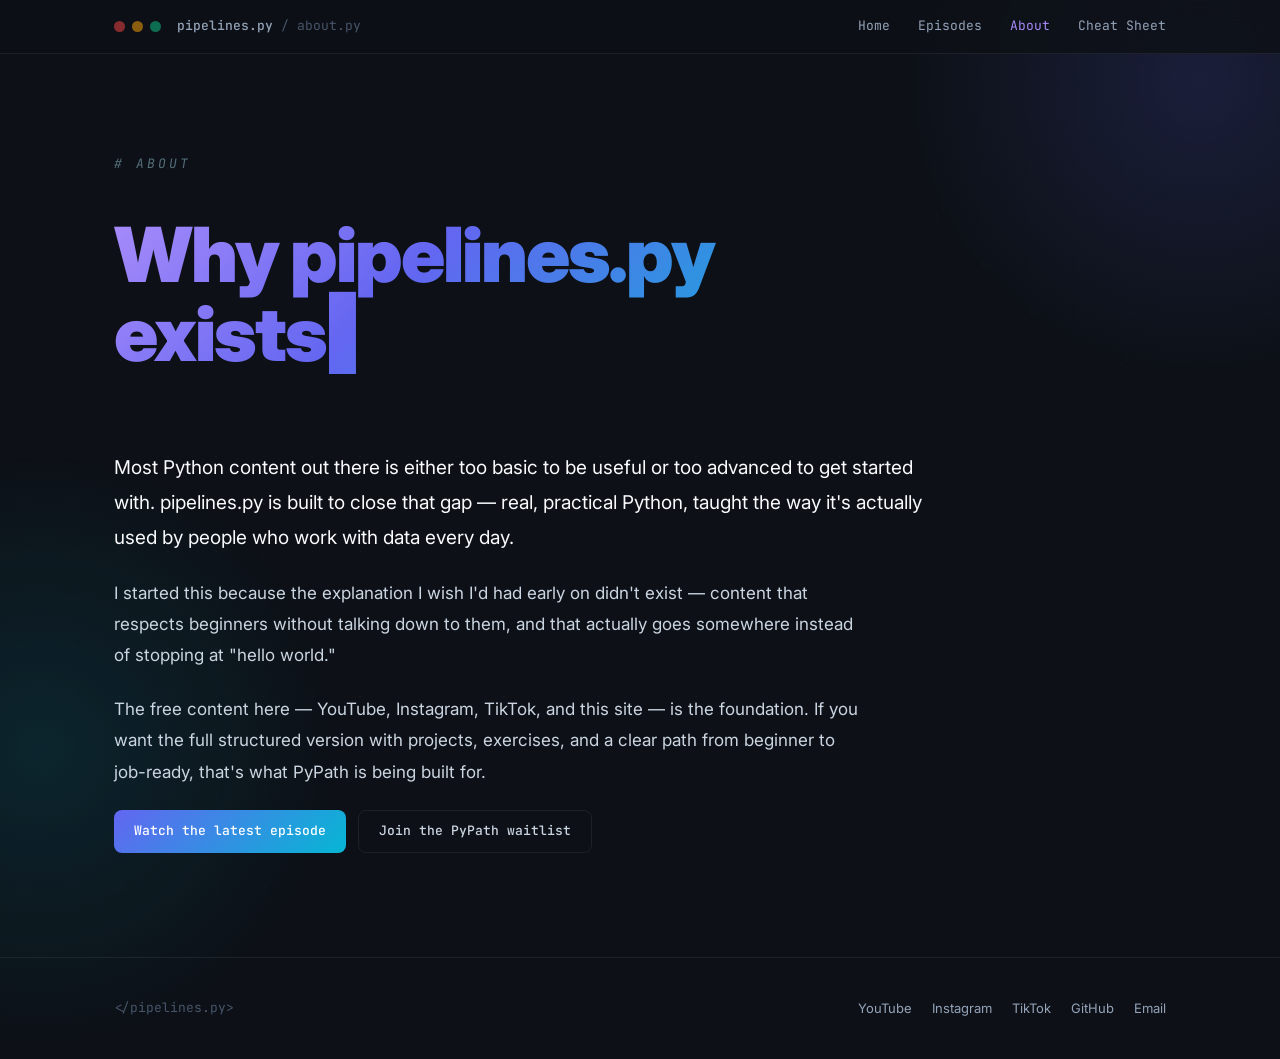
==== about.html @ 3d0e6389 "updated cheatsheet and about html file errors" ====
<!DOCTYPE html>
<html lang="en">
<head>
<meta charset="UTF-8">
<meta name="viewport" content="width=device-width, initial-scale=1.0">
<title>About pipelines.py — Why This Exists</title>
<meta name="description" content="The story behind pipelines.py — practical Python education for people who work with data, built by someone who's done the work.">
<meta property="og:title" content="About pipelines.py">
<meta property="og:description" content="The story behind pipelines.py — practical Python education for people who work with data.">
<meta property="og:type" content="website">
<meta name="theme-color" content="#0D1117">
<link rel="icon" href="favicon.ico" sizes="any">
<link rel="icon" type="image/png" href="favicon.png">
<link rel="apple-touch-icon" href="apple-touch-icon.png">
<link rel="canonical" href="https://pipelinesdotpy.com/about.html">
<link rel="stylesheet" href="assets/styles.css">
</head>
<body>
<div class="orb"></div>
<div class="orb orb-2"></div>

<header class="chrome-nav">
  <div class="chrome-bar">
    <div class="chrome-left">
      <span class="traffic-dots"><span></span><span></span><span></span></span>
      <span class="chrome-filename"><strong>pipelines.py</strong> / about.py</span>
    </div>
    <nav class="chrome-nav-links">
      <a href="index.html">Home</a>
      <a href="episodes.html">Episodes</a>
      <a href="about.html" class="active">About</a>
      <a href="cheatsheet.html">Cheat Sheet</a>
    </nav>
  </div>
</header>

<main>
  <section class="hero hero-compact">
    <div class="wrap">
      <span class="eyebrow"># about</span>
      <h1 class="gradient-text">Why pipelines.py exists</h1>
    </div>
  </section>

  <section class="section reveal">
    <div class="wrap about-body">
      <p>Most Python content out there is either too basic to be useful or too advanced to get started with. pipelines.py is built to close that gap — real, practical Python, taught the way it's actually used by people who work with data every day.</p>
      <p>I started this because the explanation I wish I'd had early on didn't exist — content that respects beginners without talking down to them, and that actually goes somewhere instead of stopping at "hello world."</p>
      <p>The free content here — YouTube, Instagram, TikTok, and this site — is the foundation. If you want the full structured version with projects, exercises, and a clear path from beginner to job-ready, that's what PyPath is being built for.</p>
      <div class="hero-actions">
        <a href="https://www.youtube.com/@pipelines.py_YT" class="btn btn-primary" target="_blank" rel="noopener">Watch the latest episode</a>
        <a href="cheatsheet.html" class="btn btn-ghost">Join the PyPath waitlist</a>
      </div>
    </div>
  </section>
</main>

<footer>
  <div class="wrap">
    <span class="footer-tag">&lt;/pipelines.py&gt;</span>
    <nav class="footer-links">
      <a href="https://www.youtube.com/@pipelines.py_YT" target="_blank" rel="noopener">YouTube</a>
      <a href="https://www.instagram.com/pipelines.py/" target="_blank" rel="noopener">Instagram</a>
      <a href="https://www.tiktok.com/@pipelines.py" target="_blank" rel="noopener">TikTok</a>
      <a href="https://github.com/pipelines-dot-py/pipelines-dot-py.github.io" target="_blank" rel="noopener">GitHub</a>
      <a href="mailto:pipelines.py@gmail.com">Email</a>
    </nav>
  </div>
</footer>

<script src="assets/script.js"></script>
</body>
</html>
---- assets/styles.css ----
/* =========================================================
   pipelines.py — shared site styles
   Built from the @pipelines.py Instagram design tokens so the
   site, the videos, and the carousels all read as one brand.
   ========================================================= */

@import url('https://fonts.googleapis.com/css2?family=Inter:wght@400;500;600;700;900&family=JetBrains+Mono:wght@400;500;700&display=swap');

:root {
  /* surfaces */
  --bg:           #0D1117;
  --surface:      #080B11;
  --surface2:     #161B27;
  --border:       rgba(255,255,255,0.07);
  --border-light: rgba(255,255,255,0.04);

  /* brand accents */
  --violet:    #6366F1;
  --violet-lt: #A78BFA;
  --cyan:      #06B6D4;
  --green:     #10B981;
  --pink:      #EC4899;
  --amber:     #F59E0B;
  --red:       #EF4444;

  /* text */
  --white:       #F8FAFC;
  --text-body:   #CBD5E1;
  --text-muted:  #94A3B8;
  --text-subtle: #64748B;
  --text-dim:    #475569;
  --text-ghost:  #334155;

  /* syntax */
  --syn-function: #82AAFF;
  --syn-string:   #C3E88D;
  --syn-comment:  #546E7A;
  --syn-output:   #10B981;

  --gradient-brand: linear-gradient(135deg, #A78BFA, #6366F1 40%, #06B6D4);
  --gradient-fill:  linear-gradient(135deg, #6366F1, #06B6D4);

  --font-display: 'Inter', sans-serif;
  --font-mono: 'JetBrains Mono', monospace;

  --max-width: 1100px;
}

* { box-sizing: border-box; margin: 0; padding: 0; }
html { scroll-behavior: smooth; }

body {
  background: var(--bg);
  color: var(--text-body);
  font-family: var(--font-display);
  line-height: 1.6;
  -webkit-font-smoothing: antialiased;
  overflow-x: hidden;
}

body::before {
  content: '';
  position: fixed;
  inset: 0;
  background-image: radial-gradient(circle, rgba(255,255,255,0.035) 1px, transparent 1px);
  background-size: 48px 48px;
  pointer-events: none;
  z-index: 0;
}

.orb {
  position: fixed;
  width: 600px; height: 600px;
  border-radius: 50%;
  background: radial-gradient(circle, rgba(99,102,241,0.16) 0%, transparent 70%);
  top: -220px; right: -220px;
  pointer-events: none;
  z-index: 0;
}
.orb.orb-2 {
  background: radial-gradient(circle, rgba(6,182,212,0.12) 0%, transparent 70%);
  top: 50%; left: -260px; right: auto;
}

a { color: inherit; text-decoration: none; }
ul { list-style: none; }
code { font-family: var(--font-mono); color: var(--syn-string); font-size: 0.92em; }

.wrap {
  max-width: var(--max-width);
  margin: 0 auto;
  padding: 0 24px;
  position: relative;
  z-index: 1;
}

.gradient-text {
  background: var(--gradient-brand);
  -webkit-background-clip: text;
  -webkit-text-fill-color: transparent;
  background-clip: text;
}

.eyebrow {
  font-family: var(--font-mono);
  font-size: 13px;
  letter-spacing: 3px;
  text-transform: uppercase;
  color: var(--syn-comment);
  font-style: italic;
  display: inline-block;
  margin-bottom: 16px;
}

/* ===== Chrome bar (site nav) ===== */
.chrome-nav {
  position: sticky; top: 0; z-index: 10;
  background: rgba(13,17,23,0.85);
  backdrop-filter: blur(12px);
  border-bottom: 1px solid var(--border);
}
.chrome-bar {
  display: flex; align-items: center; justify-content: space-between;
  max-width: var(--max-width); margin: 0 auto;
  padding: 16px 24px; gap: 24px;
}
.chrome-left { display: flex; align-items: center; gap: 16px; }
.traffic-dots { display: flex; gap: 7px; }
.traffic-dots span { width: 11px; height: 11px; border-radius: 50%; display: block; }
.traffic-dots span:nth-child(1) { background: var(--red); opacity: .55; }
.traffic-dots span:nth-child(2) { background: var(--amber); opacity: .55; }
.traffic-dots span:nth-child(3) { background: var(--green); opacity: .55; }
.chrome-filename { font-family: var(--font-mono); font-size: 13px; color: var(--text-dim); }
.chrome-filename strong { color: var(--text-muted); font-weight: 500; }

.chrome-nav-links { display: flex; align-items: center; gap: 28px; }
.chrome-nav-links a { font-family: var(--font-mono); font-size: 13px; color: var(--text-muted); transition: color .2s; }
.chrome-nav-links a:hover { color: var(--white); }
.chrome-nav-links a.active { color: var(--violet-lt); }

.btn {
  font-family: var(--font-mono); font-size: 13px; font-weight: 500;
  padding: 10px 20px; border-radius: 8px;
  border: 1px solid var(--border);
  display: inline-flex; align-items: center; gap: 8px;
  transition: all .2s; cursor: pointer;
}
.btn-primary { background: var(--gradient-fill); color: #fff; border: none; }
.btn-primary:hover { filter: brightness(1.1); transform: translateY(-1px); }
.btn-ghost { color: var(--text-body); }
.btn-ghost:hover { border-color: var(--violet-lt); color: var(--violet-lt); }

a:focus-visible, .btn:focus-visible {
  outline: 2px solid var(--cyan);
  outline-offset: 3px;
}

/* ===== Hero ===== */
.hero { padding: 100px 0 80px; }
.hero.hero-compact { padding-bottom: 12px; }
.hero.hero-compact h1 { max-width: 14ch; }
.hero .wrap { display: flex; flex-direction: column; align-items: flex-start; gap: 24px; }

.terminal-line { font-family: var(--font-mono); font-size: 15px; color: var(--text-muted); }
.terminal-line .fn { color: var(--syn-function); }
.terminal-line .str { color: var(--syn-string); }

.hero h1 {
  font-size: clamp(40px, 7vw, 76px);
  font-weight: 900; letter-spacing: -2px; line-height: 1.05;
  max-width: 16ch;
}
.hero h1::after {
  content: '▌';
  display: inline-block;
  color: var(--cyan);
  animation: blink 1.1s steps(1) infinite;
  margin-left: 4px;
}
@keyframes blink { 50% { opacity: 0; } }

.hero p.lede { font-size: 18px; color: var(--text-muted); max-width: 56ch; line-height: 1.7; }
.hero-actions { display: flex; flex-wrap: wrap; gap: 12px; margin-top: 8px; }

/* ===== Section shell ===== */
.section { padding: 64px 0; }
.section-head { margin-bottom: 36px; }
.section-head h2 { font-size: clamp(26px, 4vw, 36px); font-weight: 900; letter-spacing: -1px; }

/* ===== Docstring block ===== */
.docstring { font-family: var(--font-mono); font-size: 14px; color: var(--syn-comment); margin-bottom: 4px; }
.docstring-body { background: var(--surface); border: 1px solid var(--border); border-radius: 14px; padding: 36px 40px; }
.docstring-body p { font-style: italic; color: var(--text-body); font-size: 17px; line-height: 1.8; margin-bottom: 16px; }
.docstring-body p:last-child { margin-bottom: 0; }

/* ===== Episode cards ===== */
.card-grid { display: grid; grid-template-columns: repeat(3, 1fr); gap: 20px; }
.card-grid-full { display: grid; grid-template-columns: 1fr; gap: 24px; }

.episode-card {
  background: var(--surface2);
  border: 1px solid var(--border);
  border-radius: 14px;
  overflow: hidden;
  display: block;
  transition: transform .25s, border-color .25s;
}
.episode-card:hover { transform: translateY(-4px); border-color: rgba(99,102,241,0.3); }

.episode-chrome { display: flex; align-items: center; gap: 12px; padding: 14px 18px; border-bottom: 1px solid var(--border); background: var(--surface); }
.episode-chrome .traffic-dots span { width: 8px; height: 8px; }
.episode-chrome .fname { font-family: var(--font-mono); font-size: 11px; color: var(--text-dim); }

.episode-body { padding: 24px; }
.episode-card.full .episode-body { padding: 32px 36px; }
.episode-number { font-family: var(--font-mono); font-size: 12px; letter-spacing: 2px; color: var(--violet-lt); margin-bottom: 8px; display: block; }
.episode-card h3 { font-size: 19px; font-weight: 700; color: var(--white); margin-bottom: 10px; line-height: 1.3; }
.episode-card.full h3 { font-size: 22px; }
.episode-hook { font-size: 14px; color: var(--text-muted); margin-bottom: 18px; line-height: 1.6; }
.episode-card.full .episode-hook { font-size: 15px; }

.episode-learn { margin-bottom: 22px; }
.episode-learn li { font-size: 13px; color: var(--text-body); padding-left: 18px; position: relative; margin-bottom: 8px; line-height: 1.5; }
.episode-learn li::before { content: '•'; position: absolute; left: 0; color: var(--cyan); }

.episode-actions { display: flex; flex-wrap: wrap; gap: 10px; }
.episode-actions .btn { padding: 8px 14px; font-size: 12px; }

/* ===== CTA / PyPath block ===== */
.cta-block {
  background: linear-gradient(180deg, rgba(99,102,241,0.08), rgba(6,182,212,0.04));
  border: 1px solid rgba(99,102,241,0.25);
  border-radius: 18px;
  padding: 48px 40px;
  text-align: center;
}
.cta-block h2 { font-size: clamp(24px, 4vw, 34px); font-weight: 900; margin-bottom: 14px; letter-spacing: -1px; }
.cta-block p { color: var(--text-muted); max-width: 56ch; margin: 0 auto 26px; font-size: 16px; line-height: 1.7; }

/* ===== About page ===== */
.about-body p { font-size: 17px; color: var(--text-body); line-height: 1.85; margin-bottom: 22px; max-width: 68ch; }
.about-body p:first-of-type { font-size: 19px; color: var(--white); }

/* ===== Footer ===== */
footer { border-top: 1px solid var(--border); padding: 40px 0; margin-top: 40px; }
footer .wrap { display: flex; justify-content: space-between; align-items: center; flex-wrap: wrap; gap: 16px; }
.footer-tag { font-family: var(--font-mono); font-size: 13px; color: var(--text-dim); }
.footer-links { display: flex; gap: 20px; flex-wrap: wrap; }
.footer-links a { font-size: 13px; color: var(--text-muted); transition: color .2s; }
.footer-links a:hover { color: var(--violet-lt); }

/* ===== Reveal-on-scroll ===== */
.reveal { opacity: 0; transform: translateY(16px); transition: opacity .6s ease, transform .6s ease; }
.reveal.is-visible { opacity: 1; transform: translateY(0); }

@media (prefers-reduced-motion: reduce) {
  .reveal { opacity: 1; transform: none; transition: none; }
  .hero h1::after { animation: none; }
  html { scroll-behavior: auto; }
}

/* ===== Responsive ===== */
@media (max-width: 860px) {
  .card-grid { grid-template-columns: 1fr; }
}
@media (max-width: 620px) {
  .chrome-bar { flex-wrap: wrap; }
  .chrome-nav-links { width: 100%; justify-content: space-between; order: 3; padding-top: 10px; border-top: 1px solid var(--border); }
  .hero { padding: 64px 0 56px; }
  .episode-card.full .episode-body { padding: 24px; }
  footer .wrap { flex-direction: column; align-items: flex-start; }
}
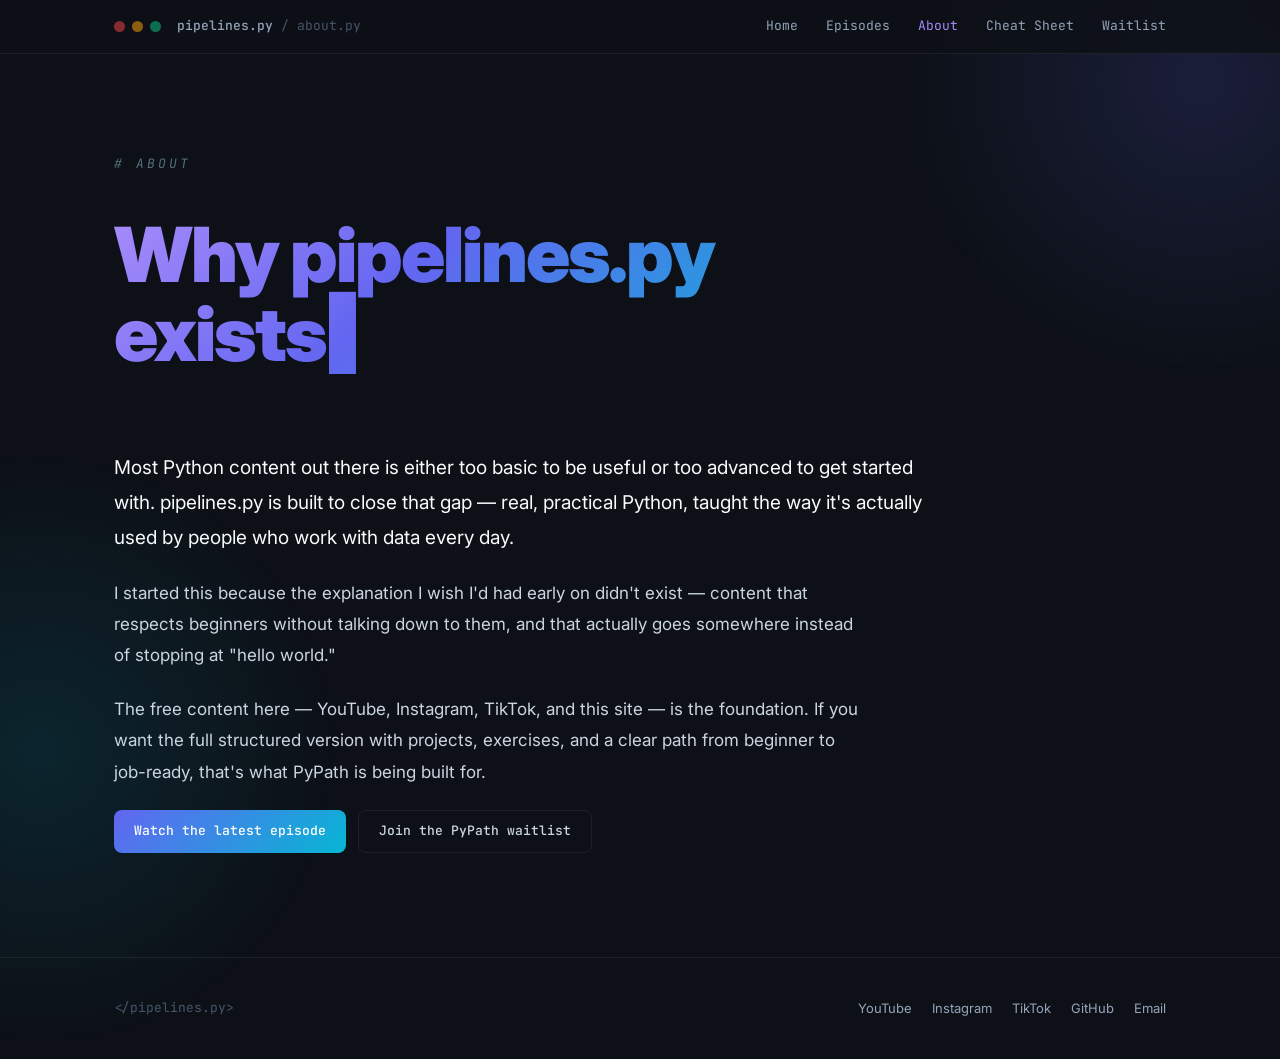
==== commit 9a5347a1: "fixed nav button issues and distinguishing waitlist vs cheat sheet" ====
--- a/about.html
+++ b/about.html
@@ -30,6 +30,7 @@
       <a href="episodes.html">Episodes</a>
       <a href="about.html" class="active">About</a>
       <a href="cheatsheet.html">Cheat Sheet</a>
+      <a href="waitlist.html">Waitlist</a>
     </nav>
   </div>
 </header>
@@ -49,7 +50,7 @@
       <p>The free content here — YouTube, Instagram, TikTok, and this site — is the foundation. If you want the full structured version with projects, exercises, and a clear path from beginner to job-ready, that's what PyPath is being built for.</p>
       <div class="hero-actions">
         <a href="https://www.youtube.com/@pipelines.py_YT" class="btn btn-primary" target="_blank" rel="noopener">Watch the latest episode</a>
-        <a href="cheatsheet.html" class="btn btn-ghost">Join the PyPath waitlist</a>
+        <a href="waitlist.html" class="btn btn-ghost">Join the PyPath waitlist</a>
       </div>
     </div>
   </section>
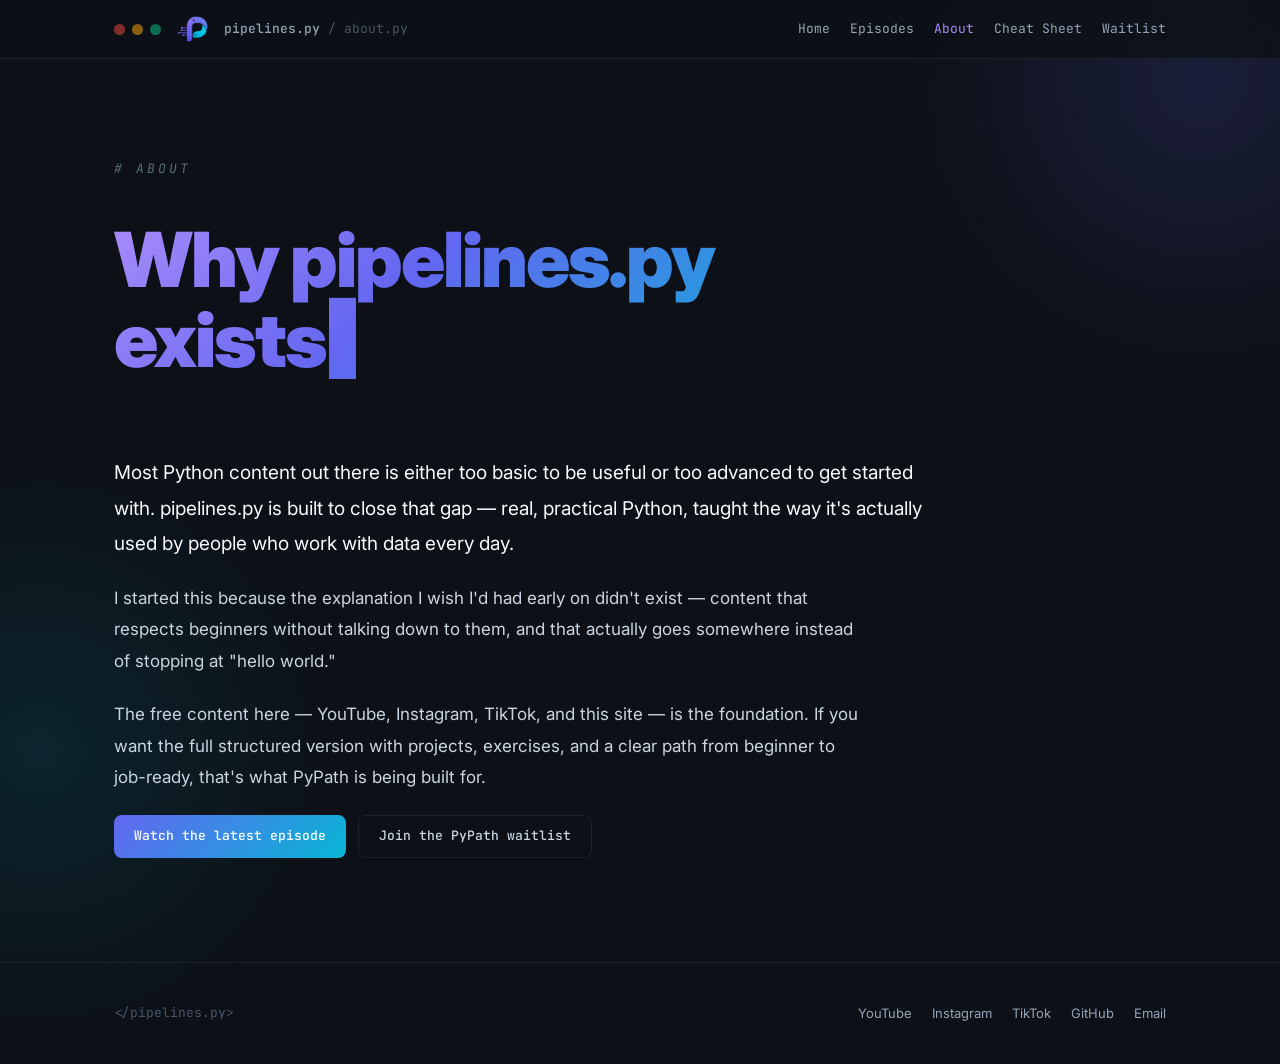
==== commit 48bb4d4e: "Add logo to nav + Google Analytics" ====
--- a/about.html
+++ b/about.html
@@ -14,6 +14,14 @@
 <link rel="apple-touch-icon" href="apple-touch-icon.png">
 <link rel="canonical" href="https://pipelinesdotpy.com/about.html">
 <link rel="stylesheet" href="assets/styles.css">
+  <!-- Google tag (gtag.js) -->
+  <script async src="https://www.googletagmanager.com/gtag/js?id=G-R0RNT5WGVG"></script>
+  <script>
+    window.dataLayer = window.dataLayer || [];
+    function gtag(){dataLayer.push(arguments);}
+    gtag('js', new Date());
+    gtag('config', 'G-R0RNT5WGVG');
+  </script>
 </head>
 <body>
 <div class="orb"></div>
@@ -23,6 +31,7 @@
   <div class="chrome-bar">
     <div class="chrome-left">
       <span class="traffic-dots"><span></span><span></span><span></span></span>
+      <img src="logo.png" alt="pipelines.py" style="height:26px;width:auto;">
       <span class="chrome-filename"><strong>pipelines.py</strong> / about.py</span>
     </div>
     <nav class="chrome-nav-links">
--- a/assets/styles.css
+++ b/assets/styles.css
@@ -133,7 +133,7 @@
 .chrome-filename { font-family: var(--font-mono); font-size: 13px; color: var(--text-dim); }
 .chrome-filename strong { color: var(--text-muted); font-weight: 500; }
 
-.chrome-nav-links { display: flex; align-items: center; gap: 28px; }
+.chrome-nav-links { display: flex; align-items: center; gap: 20px; }
 .chrome-nav-links a { font-family: var(--font-mono); font-size: 13px; color: var(--text-muted); transition: color .2s; }
 .chrome-nav-links a:hover { color: var(--white); }
 .chrome-nav-links a.active { color: var(--violet-lt); }
@@ -262,10 +262,16 @@
 /* ===== Responsive ===== */
 @media (max-width: 860px) {
   .card-grid { grid-template-columns: 1fr; }
+  .chrome-nav-links { gap: 14px; }
 }
 @media (max-width: 620px) {
   .chrome-bar { flex-wrap: wrap; }
-  .chrome-nav-links { width: 100%; justify-content: space-between; order: 3; padding-top: 10px; border-top: 1px solid var(--border); }
+  .chrome-nav-links {
+    width: 100%; order: 3;
+    padding-top: 10px; border-top: 1px solid var(--border);
+    flex-wrap: wrap; gap: 10px 16px;
+    justify-content: flex-start;
+  }
   .hero { padding: 64px 0 56px; }
   .episode-card.full .episode-body { padding: 24px; }
   footer .wrap { flex-direction: column; align-items: flex-start; }
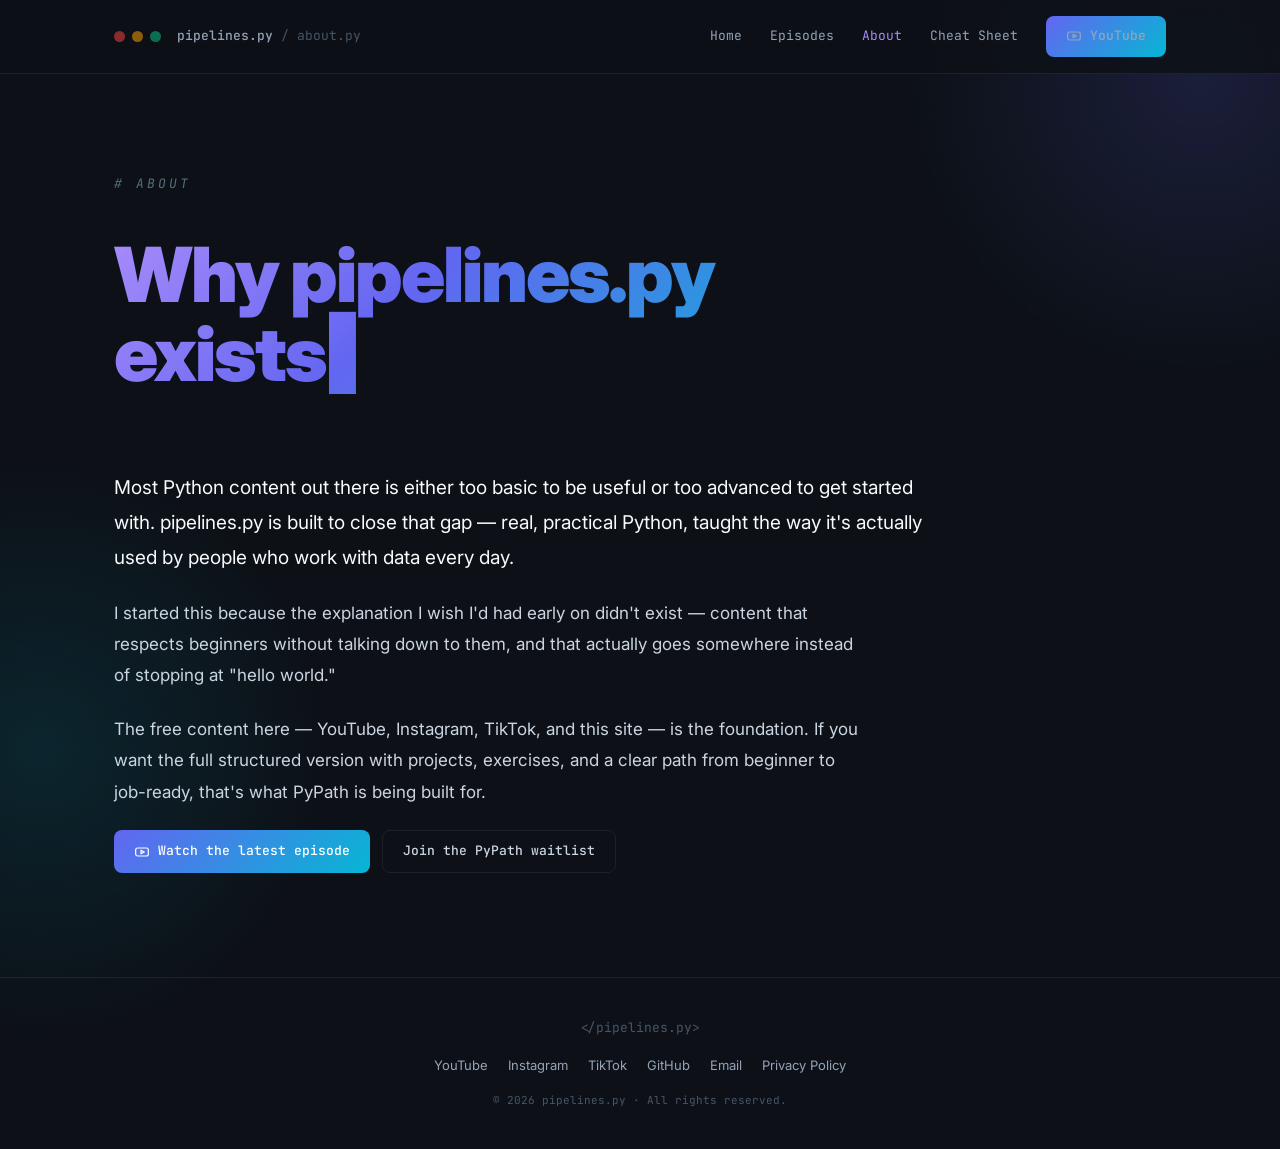
==== commit 672bd196: "Add privacy policy, copyright footer 2026" ====
--- a/about.html
+++ b/about.html
@@ -14,14 +14,6 @@
 <link rel="apple-touch-icon" href="apple-touch-icon.png">
 <link rel="canonical" href="https://pipelinesdotpy.com/about.html">
 <link rel="stylesheet" href="assets/styles.css">
-  <!-- Google tag (gtag.js) -->
-  <script async src="https://www.googletagmanager.com/gtag/js?id=G-R0RNT5WGVG"></script>
-  <script>
-    window.dataLayer = window.dataLayer || [];
-    function gtag(){dataLayer.push(arguments);}
-    gtag('js', new Date());
-    gtag('config', 'G-R0RNT5WGVG');
-  </script>
 </head>
 <body>
 <div class="orb"></div>
@@ -31,7 +23,6 @@
   <div class="chrome-bar">
     <div class="chrome-left">
       <span class="traffic-dots"><span></span><span></span><span></span></span>
-      <img src="logo.png" alt="pipelines.py" style="height:26px;width:auto;">
       <span class="chrome-filename"><strong>pipelines.py</strong> / about.py</span>
     </div>
     <nav class="chrome-nav-links">
@@ -39,7 +30,7 @@
       <a href="episodes.html">Episodes</a>
       <a href="about.html" class="active">About</a>
       <a href="cheatsheet.html">Cheat Sheet</a>
-      <a href="waitlist.html">Waitlist</a>
+      <a href="https://www.youtube.com/@pipelines.py_YT" class="btn btn-primary" target="_blank" rel="noopener"><svg viewBox="0 0 24 24" width="16" height="16" fill="none" stroke="currentColor" stroke-width="1.8" stroke-linecap="round" stroke-linejoin="round" aria-hidden="true"><rect x="2.5" y="6" width="19" height="12" rx="3"/><path d="M10.5 9.5l5 2.5-5 2.5z"/></svg>YouTube</a>
     </nav>
   </div>
 </header>
@@ -58,8 +49,8 @@
       <p>I started this because the explanation I wish I'd had early on didn't exist — content that respects beginners without talking down to them, and that actually goes somewhere instead of stopping at "hello world."</p>
       <p>The free content here — YouTube, Instagram, TikTok, and this site — is the foundation. If you want the full structured version with projects, exercises, and a clear path from beginner to job-ready, that's what PyPath is being built for.</p>
       <div class="hero-actions">
-        <a href="https://www.youtube.com/@pipelines.py_YT" class="btn btn-primary" target="_blank" rel="noopener">Watch the latest episode</a>
-        <a href="waitlist.html" class="btn btn-ghost">Join the PyPath waitlist</a>
+        <a href="https://www.youtube.com/@pipelines.py_YT" class="btn btn-primary" target="_blank" rel="noopener"><svg viewBox="0 0 24 24" width="16" height="16" fill="none" stroke="currentColor" stroke-width="1.8" stroke-linecap="round" stroke-linejoin="round" aria-hidden="true"><rect x="2.5" y="6" width="19" height="12" rx="3"/><path d="M10.5 9.5l5 2.5-5 2.5z"/></svg>Watch the latest episode</a>
+        <a href="https://forms.google.com/REPLACE_WITH_YOUR_FORM_ID" class="btn btn-ghost" target="_blank" rel="noopener">Join the PyPath waitlist</a>
       </div>
     </div>
   </section>
@@ -74,7 +65,9 @@
       <a href="https://www.tiktok.com/@pipelines.py" target="_blank" rel="noopener">TikTok</a>
       <a href="https://github.com/pipelines-dot-py/pipelines-dot-py.github.io" target="_blank" rel="noopener">GitHub</a>
       <a href="mailto:pipelines.py@gmail.com">Email</a>
+      <a href="privacy.html">Privacy Policy</a>
     </nav>
+    <p class="footer-copy">&copy; 2026 pipelines.py &middot; All rights reserved.</p>
   </div>
 </footer>
 
--- a/assets/styles.css
+++ b/assets/styles.css
@@ -133,7 +133,7 @@
 .chrome-filename { font-family: var(--font-mono); font-size: 13px; color: var(--text-dim); }
 .chrome-filename strong { color: var(--text-muted); font-weight: 500; }
 
-.chrome-nav-links { display: flex; align-items: center; gap: 20px; }
+.chrome-nav-links { display: flex; align-items: center; gap: 28px; }
 .chrome-nav-links a { font-family: var(--font-mono); font-size: 13px; color: var(--text-muted); transition: color .2s; }
 .chrome-nav-links a:hover { color: var(--white); }
 .chrome-nav-links a.active { color: var(--violet-lt); }
@@ -147,6 +147,9 @@
 }
 .btn-primary { background: var(--gradient-fill); color: #fff; border: none; }
 .btn-primary:hover { filter: brightness(1.1); transform: translateY(-1px); }
+.btn svg { width: 16px; height: 16px; flex-shrink: 0; }
+.footer-links a { display: inline-flex; align-items: center; gap: 6px; }
+.footer-links svg { width: 15px; height: 15px; flex-shrink: 0; }
 .btn-ghost { color: var(--text-body); }
 .btn-ghost:hover { border-color: var(--violet-lt); color: var(--violet-lt); }
 
@@ -243,11 +246,12 @@
 
 /* ===== Footer ===== */
 footer { border-top: 1px solid var(--border); padding: 40px 0; margin-top: 40px; }
-footer .wrap { display: flex; justify-content: space-between; align-items: center; flex-wrap: wrap; gap: 16px; }
+footer .wrap { display: flex; flex-direction: column; align-items: center; gap: 16px; text-align: center; }
 .footer-tag { font-family: var(--font-mono); font-size: 13px; color: var(--text-dim); }
-.footer-links { display: flex; gap: 20px; flex-wrap: wrap; }
+.footer-links { display: flex; gap: 20px; flex-wrap: wrap; justify-content: center; }
 .footer-links a { font-size: 13px; color: var(--text-muted); transition: color .2s; }
 .footer-links a:hover { color: var(--violet-lt); }
+.footer-copy { font-family: var(--font-mono); font-size: 11px; color: var(--text-dim); }
 
 /* ===== Reveal-on-scroll ===== */
 .reveal { opacity: 0; transform: translateY(16px); transition: opacity .6s ease, transform .6s ease; }
@@ -262,16 +266,10 @@
 /* ===== Responsive ===== */
 @media (max-width: 860px) {
   .card-grid { grid-template-columns: 1fr; }
-  .chrome-nav-links { gap: 14px; }
 }
 @media (max-width: 620px) {
   .chrome-bar { flex-wrap: wrap; }
-  .chrome-nav-links {
-    width: 100%; order: 3;
-    padding-top: 10px; border-top: 1px solid var(--border);
-    flex-wrap: wrap; gap: 10px 16px;
-    justify-content: flex-start;
-  }
+  .chrome-nav-links { width: 100%; justify-content: space-between; order: 3; padding-top: 10px; border-top: 1px solid var(--border); }
   .hero { padding: 64px 0 56px; }
   .episode-card.full .episode-body { padding: 24px; }
   footer .wrap { flex-direction: column; align-items: flex-start; }
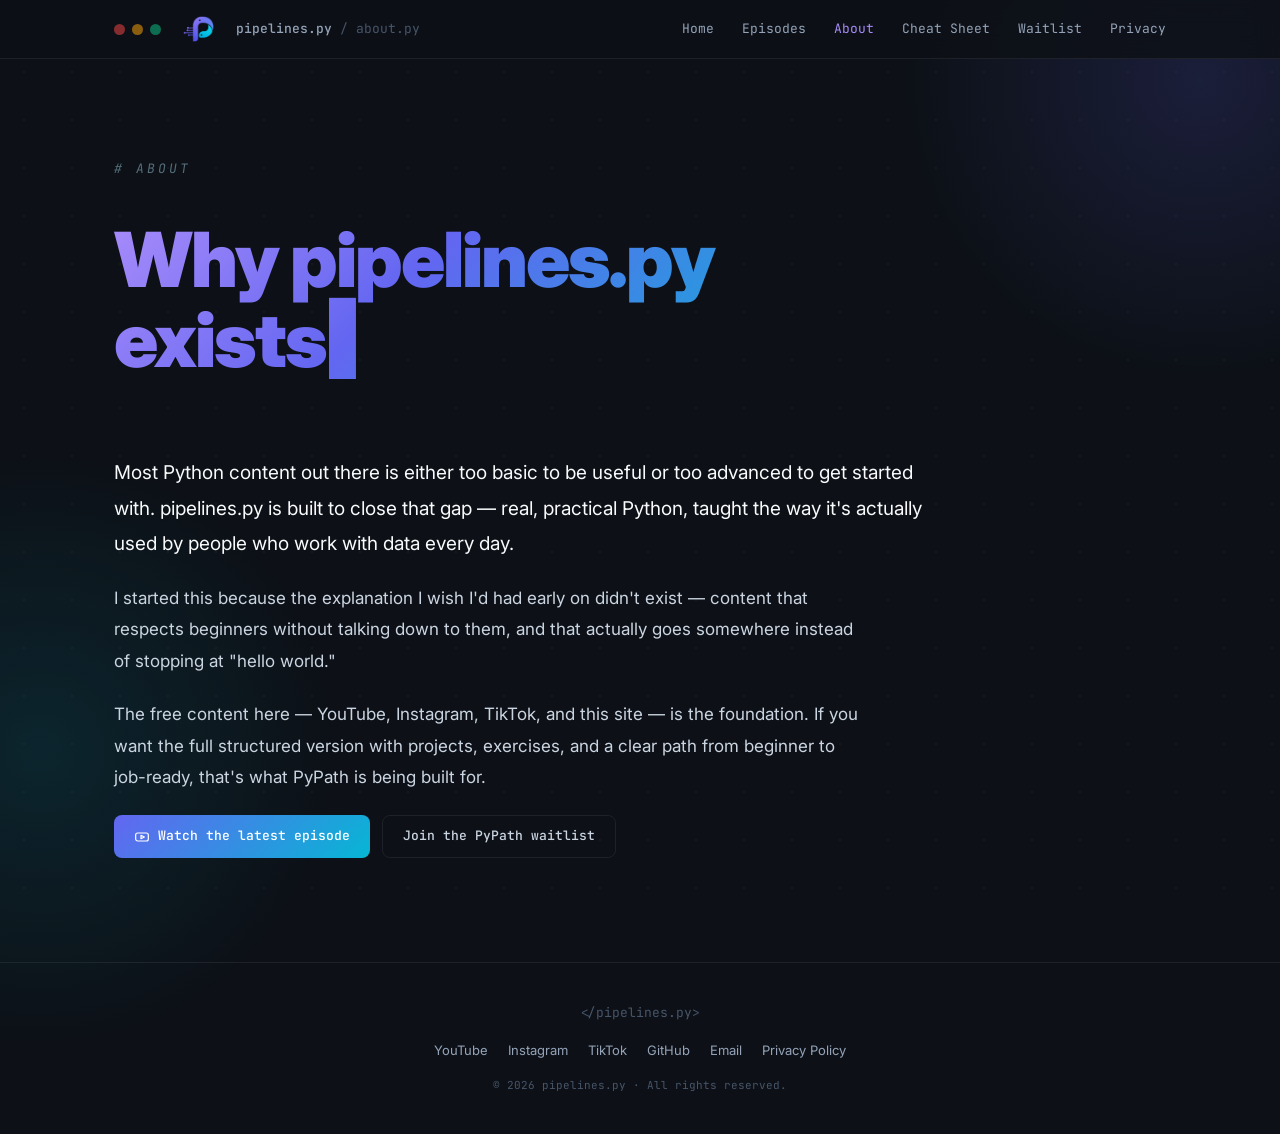
==== commit d34e0d06: "updated 6 HTML files with copyright footer" ====
--- a/about.html
+++ b/about.html
@@ -5,8 +5,8 @@
 <meta name="viewport" content="width=device-width, initial-scale=1.0">
 <title>About pipelines.py — Why This Exists</title>
 <meta name="description" content="The story behind pipelines.py — practical Python education for people who work with data, built by someone who's done the work.">
-<meta property="og:title" content="About pipelines.py">
-<meta property="og:description" content="The story behind pipelines.py — practical Python education for people who work with data.">
+<meta property="og:title" content="About pipelines.py — Why This Exists">
+<meta property="og:description" content="The story behind pipelines.py — practical Python education for people who work with data, built by someone who's done the work.">
 <meta property="og:type" content="website">
 <meta name="theme-color" content="#0D1117">
 <link rel="icon" href="favicon.ico" sizes="any">
@@ -14,27 +14,28 @@
 <link rel="apple-touch-icon" href="apple-touch-icon.png">
 <link rel="canonical" href="https://pipelinesdotpy.com/about.html">
 <link rel="stylesheet" href="assets/styles.css">
+<style>.chrome-left img { margin: 0 6px; vertical-align: middle; }</style>
 </head>
 <body>
 <div class="orb"></div>
 <div class="orb orb-2"></div>
-
 <header class="chrome-nav">
   <div class="chrome-bar">
     <div class="chrome-left">
       <span class="traffic-dots"><span></span><span></span><span></span></span>
+      <img src="[data-uri]